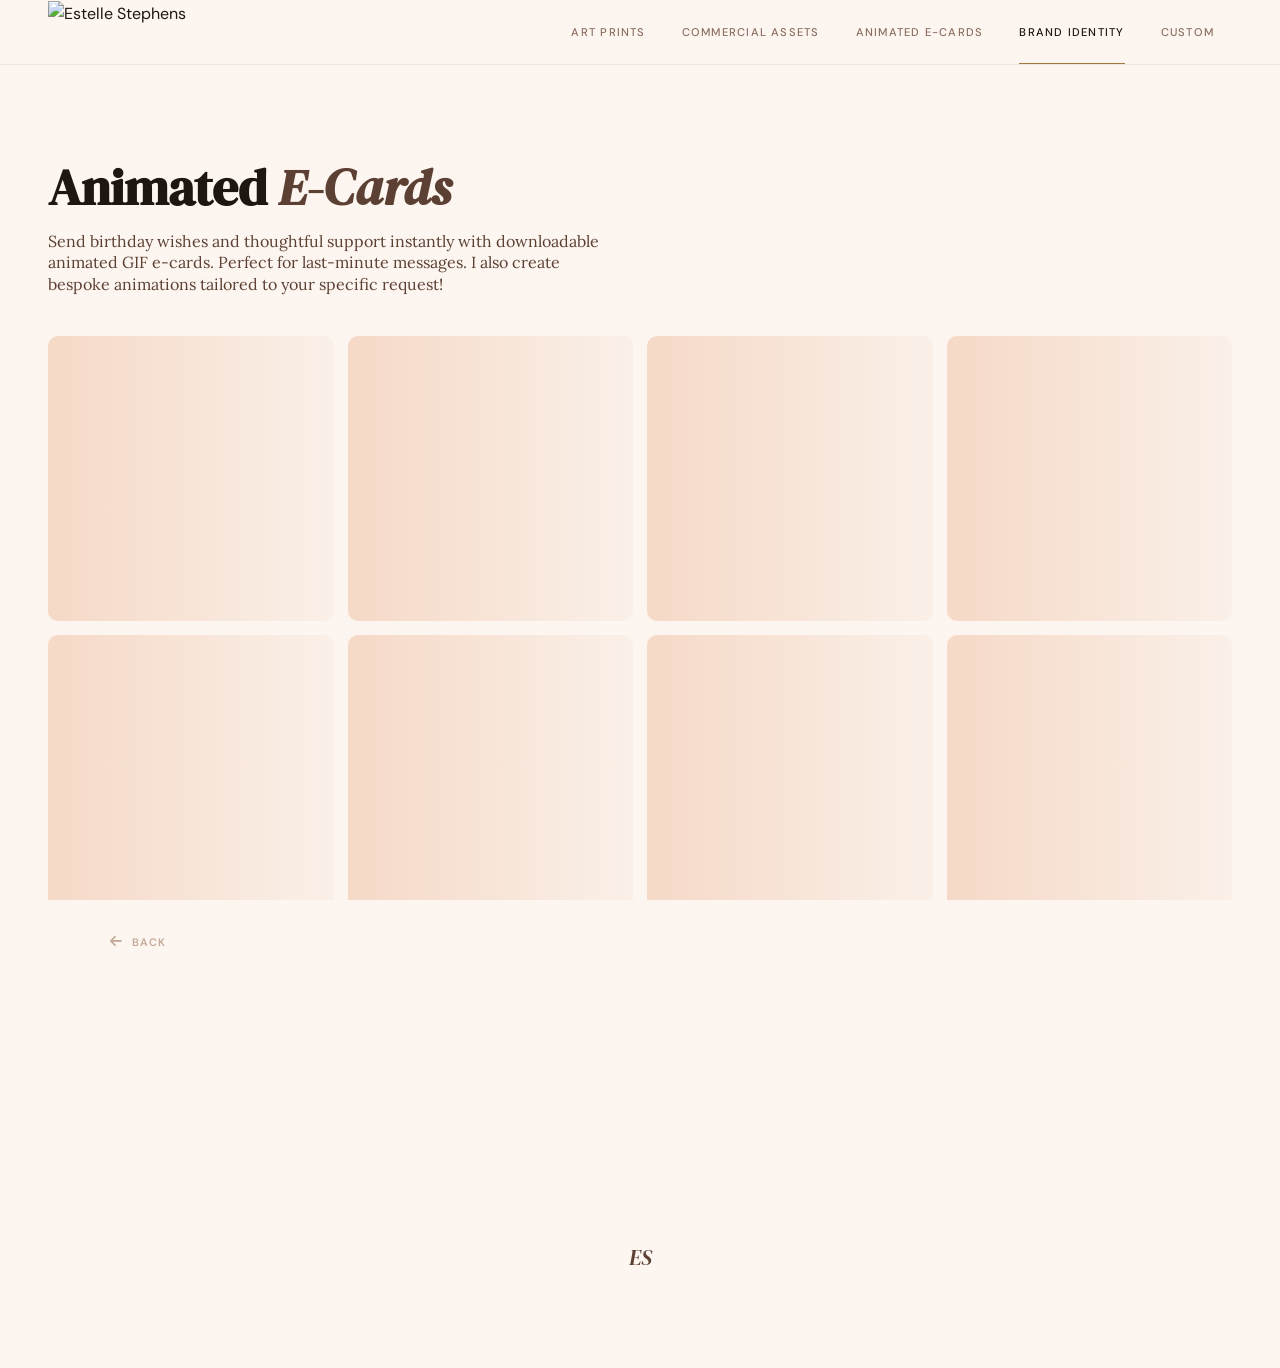
==== animatedecards.html @ 34e92838 "Update and rename ecards.html to animatedecards.html" ====
<!DOCTYPE html>
<html lang="en">
<head>
<meta charset="UTF-8">
<meta name="viewport" content="width=device-width, initial-scale=1.0">
<title>Instant Birthday & Support GIFs | Custom Animated E-Cards</title>
<meta name="description" content="Send love instantly with my hand-drawn animated GIF e-cards. Perfect for last-minute birthdays and support, these original pet animations are ready to download and text immediately.">

   <meta name="keywords" content="Instant E-Cards, Animated GIF Greetings, Digital Birthday Cards, Textable GIFs, Last Minute Greetings.">

  
  <link rel="icon" type="image/x-icon" href="/estelledesigns/favicon.ico">
<link rel="icon" type="image/png" sizes="32x32" href="/estelledesigns/favicon-32x32.png">
<link rel="icon" type="image/png" sizes="16x16" href="/estelledesigns/favicon-16x16.png">

<link rel="apple-touch-icon" href="/estelledesigns/apple-touch-icon.png">

<link rel="icon" type="image/png" sizes="192x192" href="/estelledesigns/android-chrome-192x192.png">
<link rel="icon" type="image/png" sizes="512x512" href="/estelledesigns/android-chrome-512x512.jpg">

<link rel="manifest" href="/estelledesigns/site.webmanifest">

  
<meta name="theme-color" content="#fdf7ef">
<link rel="preconnect" href="https://fonts.googleapis.com">
<link rel="preconnect" href="https://fonts.gstatic.com" crossorigin>
<link href="https://fonts.googleapis.com/css2?family=DM+Sans:opsz,wght@9..40,300;9..40,400;9..40,500;9..40,600&family=DM+Serif+Display:ital@0;1&family=Lora:ital,wght@0,400;0,500;1,400;1,500&display=swap" rel="stylesheet">
<link rel="stylesheet" href="https://cdnjs.cloudflare.com/ajax/libs/font-awesome/6.4.0/css/all.min.css">
<link rel="stylesheet" href="common.css">
</head>
<body>
<div id="loader" role="status" aria-label="Loading"><span class="loader-mark">ES</span></div>
<div class="nav-wrap">
  <nav class="nav-inner" aria-label="Main navigation">
    <a href="index.html" class="brand" aria-label="Estelle Stephens – Home">
      <img src="https://ik.imagekit.io/ngoo36zmk/IMG_7877.png" alt="Estelle Stephens" style="object-fit:contain;">
    </a>
    <ul class="nav-list" role="list">
           <li class="nav-item"><a href="art-prints.html">Art Prints</a></li>
      <li class="nav-item"><a href="pngfilesforhomecraftsorforcommercialuse.html">Commercial Assets</a></li>
      <li class="nav-item"><a href="animatedecards.html">Animated E-Cards</a></li>
      <li class="nav-item"><a href="visualbrandidentitydesigns.html" class="active">Brand Identity</a></li>
      <li class="nav-item"><a href="custominvitesandportraits.html">Custom</a></li>
    </ul>
    <button class="nav-burger" id="navBurger" aria-label="Toggle menu" aria-expanded="false">
      <span></span><span></span><span></span>
    </button>
  </nav>
  <nav class="nav-drawer" id="navDrawer" aria-label="Mobile navigation">
    <a href="art-prints.html">Art Prints</a>
    <a href="pngfilesforhomecraftsorforcommercialuse.html">Commercial Assets</a>
    <a href="animatedecards.html">Animated E-Cards</a>
    <a href="visualbrandidentitydesigns.html" class="active">Brand Identity</a>
    <a href="custominvitesandportraits.html">Custom</a>
  </nav>
</div>
<main>
  <section class="sec gallery-sec" aria-labelledby="ecards-heading">
    <div class="sec-inner">
      <div class="gallery-header reveal">
        <div>
       
          <h1 class="sec-title" id="ecards-heading">Animated <em>E-Cards</em></h1>
              <p class="sec-body">Send birthday wishes and thoughtful support instantly with downloadable animated GIF e-cards. Perfect for last-minute messages. I also create bespoke animations tailored to your specific request!</p>
        </div>
      </div>
      <div class="gallery-grid" id="ecardsGrid" role="list" aria-labelledby="ecards-heading">
        <div class="skel-item"></div><div class="skel-item"></div>
        <div class="skel-item"></div><div class="skel-item"></div>
        <div class="skel-item"></div><div class="skel-item"></div>
        <div class="skel-item"></div><div class="skel-item"></div>
      </div>
    </div>
  </section>
</main>
<footer class="site-footer">
  <div class="footer-top">
    <div class="footer-col">
      <p class="footer-brand">Estelle Stephens</p>
      <p class="footer-tagline">London-based illustrator & designer creating art for brands, homes, and special moments.</p>
    </div>
    <div class="footer-col">
      <h4>Find Me</h4>
      <nav class="footer-links">
           <a href="https://uk.pinterest.com/EstelleStephensDesigns/" target="_blank" rel="noopener"><i class="fa-brands fa-pinterest"></i> Pinterest</a>
        <a href="https://www.etsy.com/shop/estellestephens/" target="_blank" rel="noopener"><i class="fa-brands fa-etsy"></i> Etsy</a>
        <a href="https://instagram.com/estelle.designs" target="_blank" rel="noopener"><i class="fa-brands fa-instagram"></i> Instagram</a>
      </nav>
    </div>
    <div class="footer-col">
      <h4>Get in Touch</h4>
      <nav class="footer-links">
        <a href="mailto:estelledesigns@yahoo.com"><i class="fas fa-envelope"></i>estelledesigns@yahoo.com</a>
      </nav>
    </div>
  </div>
  <div class="footer-bottom">
    <span>© 2025 Estelle Stephens</span>
    <a href="/legal">Privacy &amp; Terms</a>
  </div>
</footer>
<div class="item-overlay-backdrop" id="itemOverlayBackdrop"></div>
<div class="item-overlay" id="itemOverlay" role="dialog" aria-modal="true" aria-label="Item detail">
  <div class="item-detail-sec">
    <div class="item-detail-inner">
      <button class="item-back" id="itemBack" aria-label="Back to gallery">
        <i class="fas fa-arrow-left"></i> Back
      </button>
      <div id="itemContent">
        <div class="item-loading"><span class="item-loading-mark">ES</span></div>
      </div>
    </div>
  </div>
</div>
<script src="https://cdnjs.cloudflare.com/ajax/libs/PapaParse/5.4.1/papaparse.min.js"></script>
<script async defer src="https://assets.pinterest.com/js/pinit.js"></script>
<script src="common.js"></script>
<script>
window._pageDefaultTitle = 'Animated E-Cards — Estelle Stephens';
const _itemParam = new URLSearchParams(window.location.search).get('item');
loadSection('ecards', 'ecardsGrid', null, () => {
  const sd = sectionData['ecards'];
  if (_itemParam) {
    const slug = _itemParam.replace('ecards/', '');
    if (sd.store[slug]) {
      buildGallery('ecards', sd.flatRows, 'ecardsGrid');
      openItem('ecards', slug);
      return;
    }
  }
  buildGallery('ecards', sd.flatRows, 'ecardsGrid');
});
</script>
</body>
</html>
---- common.css ----
:root {
  --blush:    #f6d9c7;
  --blush-dk: #f0c8b0;
  --cream:    #fdf6f0;
  --warm:     #faf0e8;
  --sand:     #e8d5c4;
  --stone:    #c4a898;
  --ink:      #1e1610;
  --ink-mid:  #5c4033;
  --ink-soft: #8a6e62;
  --red:      #c8363c;
  --gold:     #a07840;

  --ff-display: 'DM Serif Display', Georgia, serif;
  --ff-serif:   'Lora', Georgia, serif;
  --ff-sans:    'DM Sans', system-ui, sans-serif;

  --nav-h: 64px;
  --max:   1400px;
  --r-sm:  4px;
  --r-md:  10px;
  --r-lg:  20px;
  --r-pill: 100px;

  --ease-out: cubic-bezier(0.22, 0.61, 0.36, 1);
  --ease-spring: cubic-bezier(0.34, 1.56, 0.64, 1);

  --shadow-sm: 0 1px 8px rgba(42,31,26,.06);
  --shadow-md: 0 4px 24px rgba(42,31,26,.10);
  --shadow-lg: 0 16px 48px rgba(42,31,26,.14);
}

*, *::before, *::after { box-sizing: border-box; margin: 0; padding: 0; }
html { scroll-behavior: smooth; }
body {
  font-family: var(--ff-sans);
  background: var(--cream);
  color: var(--ink);
  overflow-x: hidden;
  line-height: 1.6;
  -webkit-font-smoothing: antialiased;
}
img, video { display: block; width: 100%; height: 100%; object-fit: contain; }
a { text-decoration: none; color: inherit; }
ul { list-style: none; }
button { font-family: inherit; cursor: pointer; border: none; background: none; }

/* ── LOADER ── */
#loader {
  position: fixed; inset: 0; z-index: 1000;
  background: var(--cream);
  display: flex; align-items: center; justify-content: center;
  transition: opacity .4s var(--ease-out), visibility .4s;
}
#loader.gone { opacity: 0; visibility: hidden; pointer-events: none; }
.loader-mark {
  font-family: var(--ff-display);
  font-size: 1.8rem; font-style: italic; color: var(--ink-mid);
  animation: pulse 1.4s ease-in-out infinite;
}
@keyframes pulse { 0%,100%{opacity:.25} 50%{opacity:1} }

/* ── NAV ── */
.nav-wrap {
  position: sticky; top: 0; z-index: 500;
  background: rgba(253,246,240,.97);
  backdrop-filter: blur(16px) saturate(180%);
  -webkit-backdrop-filter: blur(16px) saturate(180%);
  border-bottom: 1px solid rgba(200,168,152,.25);
}
.nav-inner {
  max-width: var(--max); margin: 0 auto;
  height: var(--nav-h);
  display: flex; align-items: center; justify-content: space-between;
  padding: 0 48px;
}
.brand { display: flex; align-items: center; }
.brand img { height: 62px; width: auto; display: block; }

.nav-list { display: flex; gap: 0; }
.nav-item a {
  display: block; padding: 0 18px;
  line-height: var(--nav-h);
  font-family: var(--ff-sans);
  font-size: .7rem; font-weight: 500;
  letter-spacing: .11em; text-transform: uppercase;
  color: var(--ink-soft);
  transition: color .2s;
  position: relative;
}
.nav-item a::after {
  content: '';
  position: absolute; bottom: 0; left: 18px; right: 18px;
  height: 1px; background: var(--gold);
  transform: scaleX(0); transform-origin: left;
  transition: transform .3s var(--ease-out);
}
.nav-item a:hover,
.nav-item a.active { color: var(--ink); }
.nav-item a:hover::after,
.nav-item a.active::after { transform: scaleX(1); }

.nav-burger {
  display: none; flex-direction: column; gap: 5px;
  padding: 8px; border-radius: var(--r-sm);
  /* bigger tap target on mobile */
  min-width: 44px; min-height: 44px;
  align-items: center; justify-content: center;
}
.nav-burger span {
  display: block; width: 22px; height: 1.5px;
  background: var(--ink); transition: .3s var(--ease-out);
}
.nav-burger.open span:nth-child(1) { transform: translateY(6.5px) rotate(45deg); }
.nav-burger.open span:nth-child(2) { opacity: 0; }
.nav-burger.open span:nth-child(3) { transform: translateY(-6.5px) rotate(-45deg); }

.nav-drawer {
  display: none;
  position: absolute; top: 100%; left: 0; right: 0;
  background: var(--cream);
  border-bottom: 1px solid var(--sand);
  padding: 6px 0 14px;
  box-shadow: var(--shadow-md);
}
.nav-drawer.open { display: block; }
.nav-drawer a {
  display: block; padding: 14px 28px;
  font-size: .72rem; font-weight: 500;
  letter-spacing: .1em; text-transform: uppercase;
  color: var(--ink-mid);
  transition: color .2s, background .2s;
  /* bigger tap target */
  min-height: 48px; display: flex; align-items: center;
}
.nav-drawer a:hover,
.nav-drawer a.active { color: var(--ink); background: var(--warm); }

/* ── SECTION SHARED ── */
.sec { padding: 96px 48px; }
.sec-inner { max-width: var(--max); margin: 0 auto; }
.sec-label {
  display: inline-flex; align-items: center; gap: 10px;
  font-size: .63rem; font-weight: 600; letter-spacing: .2em; text-transform: uppercase;
  color: var(--stone); margin-bottom: 18px;
}
.sec-label::before { content: ''; display: block; width: 18px; height: 1px; background: var(--stone); }
.sec-title {
  font-family: var(--ff-display);
  font-size: clamp(2rem, 4vw, 3.5rem);
  line-height: 1.05; color: var(--ink); margin-bottom: 16px;
}
.sec-title em { font-style: italic; color: var(--ink-mid); }
.sec-body {
    font-family: var(--ff-serif);
    font-size: 1rem;
    line-height: 1.35;
    color: var(--ink-mid);
    max-width: 560px;
}

/* ── GALLERY ── */
.gallery-sec { background: var(--cream); }
.gallery-header {
  display: flex; align-items: flex-end; justify-content: space-between;
  margin-bottom: 40px; gap: 24px; flex-wrap: wrap;
}
.gallery-tabs { display: flex; gap: 8px; flex-wrap: wrap; }
.gallery-tab {
  display: inline-flex; align-items: center; justify-content: center;
  padding: 9px 20px; border-radius: var(--r-pill);
  font-size: .68rem; font-weight: 600; letter-spacing: .1em; text-transform: uppercase;
  border: 1px solid var(--sand); color: var(--ink-soft);
  transition: background .2s, border-color .2s, color .2s;
  cursor: pointer;
  /* tap target */
  min-height: 44px;
}
.gallery-tab:hover { border-color: var(--stone); color: var(--ink-mid); }
.gallery-tab.active { background: var(--ink); border-color: var(--ink); color: var(--cream); }

.gallery-tabs-skeleton { display: flex; gap: 8px; }
.tab-skel {
  width: 110px; height: 36px; border-radius: var(--r-pill);
  background: var(--blush);
  background-image: linear-gradient(90deg, var(--blush) 0%, var(--warm) 50%, var(--blush) 100%);
  background-size: 200% 100%;
  animation: shimmer 1.6s infinite linear;
}

/* ── GALLERY GRID — fixed aspect ratios to prevent jump ── */
.gallery-grid {
  display: grid;
  grid-template-columns: repeat(4, 1fr);
  gap: 14px;
  /* prevent CLS by reserving grid height during skeleton */
  min-height: 0;
}
.gallery-item {
  position: relative; overflow: hidden;
  cursor: pointer;
  box-shadow: 0 0 9px var(--sand);
  border-radius: var(--r-md);
  /* fixed aspect ratio prevents layout jump when images load */
 
  will-change: transform;
}
.gallery-item img {
  width: 100%; height: 100%; object-fit: contain;
  transition: transform .6s var(--ease-out);
  /* fade in when loaded to avoid flicker */
  opacity: 0;
  transition: transform .6s var(--ease-out), opacity .3s ease;
}
.gallery-item img.loaded { opacity: 1; }
.gallery-item:hover img { transform: scale(1.04); }

.gallery-overlay {
  position: absolute; inset: 0;
  background: linear-gradient(to top, rgba(30,22,16,.7) 0%, transparent 60%);
  opacity: 0; transition: opacity .3s;
  display: flex; align-items: flex-end;
  padding: 16px;
  border-radius: var(--r-md);
}
.gallery-item:hover .gallery-overlay { opacity: 1; }
.gallery-overlay-links { display: flex; gap: 8px; }
.ov-link {
  display: inline-flex; align-items: center; gap: 6px;
  padding: 7px 14px; border-radius: var(--r-pill);
  background: rgba(253,246,240,.92);
  font-size: .63rem; font-weight: 600; letter-spacing: .06em; text-transform: uppercase;
  color: var(--ink); transition: background .2s;
}
.ov-link:hover { background: var(--cream); }
.ov-link.etsy i { color: #f1641e; }
.ov-link.pin i { color: #e60023; }

/* skeleton shimmer */
.skel-item {
  aspect-ratio: 1; border-radius: var(--r-md);
  background: var(--blush);
  background-image: linear-gradient(90deg, var(--blush) 0%, var(--warm) 50%, var(--blush) 100%);
  background-size: 200% 100%;
  animation: shimmer 1.6s infinite linear;
}
@keyframes shimmer { 0% { background-position: 200% 0; } 100% { background-position: -200% 0; } }

/* ── ITEM DETAIL OVERLAY ── */
/* Uses a slide-up panel instead of full page replace — no scroll position loss */
.item-overlay {
  position: fixed; inset: 0; z-index: 600;
  background: var(--cream);
  overflow-y: auto;
  -webkit-overflow-scrolling: touch;
  transform: translateY(100%);
  transition: transform .38s var(--ease-out);
  will-change: transform;
}
.item-overlay.open {
  transform: translateY(0);
}
/* Backdrop dimmer */
.item-overlay-backdrop {
  display: none;
  position: fixed; inset: 0; z-index: 599;
  background: rgba(30,22,16,.45);
  opacity: 0; transition: opacity .35s;
}
.item-overlay-backdrop.open { display: block; opacity: 1; }

.item-detail-sec { padding: 20px 48px 96px; min-height: 100vh; }
.item-detail-inner { max-width: 1060px; margin: 0 auto; }

.item-back {
  display: inline-flex; align-items: center; gap: 9px;
  font-size: .68rem; font-weight: 600; letter-spacing: .1em; text-transform: uppercase;
  color: var(--stone); margin-bottom: 24px;
  transition: color .2s; cursor: pointer;
  background: none; border: none;
  padding: 0;
  /* tap target */
  min-height: 44px;
}
.item-back:hover { color: var(--ink-mid); }
.item-back:hover i { transform: translateX(-3px); }
.item-back i { font-size: .85rem; transition: transform .2s var(--ease-out); }

.item-layout {
  display: grid;
  grid-template-columns: 1fr 380px;
  gap: 64px;
  align-items: start;
}
.item-image-wrap {
  position: sticky; top: calc(var(--nav-h) + 32px);
  border-radius: var(--r-lg);
  overflow: hidden; aspect-ratio: 1;
  display: flex; align-items: center; justify-content: center;
  max-height: calc(100vh - var(--nav-h) - 80px);
  background: var(--warm);
}
.item-image-wrap img {
  width: 100%; height: 100%; object-fit: contain; padding: 24px;
}
.item-info { padding-top: 4px; }
.item-collection-label {
  font-size: .63rem; font-weight: 600; letter-spacing: .18em; text-transform: uppercase;
  color: var(--stone); margin-bottom: 12px;
  display: flex; align-items: center; gap: 8px;
}
.item-collection-label::before { content: ''; display: block; width: 16px; height: 1px; background: var(--stone); }
.item-title {
  font-family: var(--ff-display);
  font-size: clamp(1.7rem, 2.6vw, 2.4rem);
  line-height: 1.05; color: var(--ink); margin-bottom: 16px;
}
.item-description {
  font-family: var(--ff-serif);
  font-size: .95rem; line-height: 1.75;
  color: var(--ink-soft); margin-bottom: 28px;
}
.item-divider { border: none; border-top: 1px solid var(--sand); margin-bottom: 28px; }
.item-actions { display: flex; flex-direction: column; gap: 10px; }

.item-btn-etsy {
  display: inline-flex; align-items: center; justify-content: center; gap: 10px;
  padding: 15px 28px; border-radius: var(--r-pill);
  font-size: .72rem; font-weight: 600; letter-spacing: .09em; text-transform: uppercase;
  border: 1px solid var(--sand); color: var(--ink-mid);
  transition: background .25s, color .25s, transform .2s var(--ease-spring);
  width: 100%;
  min-height: 52px;
}
.item-btn-etsy:hover { background: var(--ink-mid); color: var(--cream); transform: translateY(-2px); }
.item-btn-etsy i { color: #f1641e; font-size: .9rem; }

.item-btn-pin {
  display: inline-flex; align-items: center; justify-content: center; gap: 10px;
  padding: 14px 28px; border-radius: var(--r-pill);
  font-size: .72rem; font-weight: 600; letter-spacing: .09em; text-transform: uppercase;
  border: 1px solid var(--sand); color: var(--ink-mid);
  transition: border-color .25s, color .25s, transform .2s var(--ease-spring);
  width: 100%;
  min-height: 52px;
}
.item-btn-pin:hover { border-color: #e60023; color: #e60023; transform: translateY(-2px); }
.item-btn-pin i { color: #e60023; font-size: .9rem; }

.item-tags { display: flex; flex-wrap: wrap; gap: 7px; margin-bottom: 20px; }
.item-tag {
  display: inline-block;
  padding: 4px 12px; border-radius: var(--r-pill);
  font-size: .62rem; font-weight: 500; letter-spacing: .06em; text-transform: uppercase;
  background: var(--warm); color: var(--ink-soft);
  border: 1px solid var(--sand);
}
.item-loading {
  display: flex; align-items: center; justify-content: center; min-height: 60vh;
}
.item-loading-mark {
  font-family: var(--ff-display);
  font-size: 1.4rem; font-style: italic; color: var(--ink-mid);
  animation: pulse 1.4s ease-in-out infinite;
}

/* ── FOOTER ── */
.site-footer { background: var(--warm); border-top: 1px solid var(--sand); }
.footer-top {
  max-width: var(--max); margin: 0 auto;
  display: grid; grid-template-columns: 1.6fr 1fr 1fr;
  gap: 0;
}
.footer-col { padding: 52px 48px; border-right: 1px solid var(--sand); }
.footer-col:last-child { border-right: none; }
.footer-col h4 {
  font-size: .62rem; font-weight: 600; letter-spacing: .18em; text-transform: uppercase;
  color: var(--stone); margin-bottom: 20px;
}
.footer-links { display: flex; flex-direction: column; gap: 12px; }
.footer-links a {
  font-size: .8rem; color: var(--ink-soft); transition: color .2s;
  display: flex; align-items: center; gap: 10px;
  min-height: 44px;
}
.footer-links a:hover { color: var(--ink); }
.footer-links i { width: 13px; text-align: center; font-size: .75rem; }
.footer-brand { font-family: var(--ff-display); font-size: 1.15rem; font-style: italic; color: var(--ink-mid); margin-bottom: 12px; }
.footer-tagline { font-size: .8rem; color: var(--ink-soft); line-height: 1.65; }
.footer-bottom {
  max-width: var(--max); margin: 0 auto;
  display: flex; align-items: center; justify-content: space-between;
  padding: 18px 48px;
  border-top: 1px solid var(--sand);
  font-size: .68rem; color: var(--ink-soft); letter-spacing: .04em;
}
.footer-bottom a { color: var(--ink-soft); transition: color .2s; }
.footer-bottom a:hover { color: var(--ink-mid); }

/* ── BTN ── */
.btn-primary {
  display: inline-flex; align-items: center; gap: 8px;
  padding: 13px 28px; border-radius: var(--r-pill);
  font-size: .7rem; font-weight: 600; letter-spacing: .1em; text-transform: uppercase;
  background: var(--ink); color: var(--cream);
  transition: background .25s, transform .2s var(--ease-spring);
  min-height: 48px;
}
.btn-primary:hover { background: var(--ink-mid); transform: translateY(-2px); }
.btn-ghost {
  display: inline-flex; align-items: center; gap: 8px;
  padding: 12px 24px; border-radius: var(--r-pill);
  font-size: .7rem; font-weight: 600; letter-spacing: .1em; text-transform: uppercase;
  border: 1px solid var(--stone); color: var(--ink-mid);
  transition: border-color .25s, color .25s, transform .2s var(--ease-spring);
  min-height: 48px;
}
.btn-ghost:hover { border-color: var(--ink); color: var(--ink); transform: translateY(-2px); }

/* ── SCROLL REVEAL ── */
.reveal {
  opacity: 0; transform: translateY(20px);
  transition: opacity .65s var(--ease-out), transform .65s var(--ease-out);
}
.reveal.visible { opacity: 1; transform: none; }
.reveal-d1 { transition-delay: .08s; }
.reveal-d2 { transition-delay: .16s; }
.reveal-d3 { transition-delay: .24s; }
.reveal-d4 { transition-delay: .32s; }
.reveal-d5 { transition-delay: .40s; }

/* ── SEO hidden fields ── */
.item-description,
.item-tags { position: absolute; width: 1px; height: 1px; padding: 0; opacity: 0.01; pointer-events: none; }

/* ── RESPONSIVE ── */
@media (max-width: 1100px) {
  .item-layout { grid-template-columns: 1fr 340px; gap: 40px; }
}
@media (max-width: 960px) {
  .nav-inner { padding: 0 20px; }
  .nav-list { display: none; }
  .nav-burger { display: flex; }
  .sec { padding: 64px 24px; }
  .gallery-grid { grid-template-columns: repeat(3, 1fr); }
  .gallery-header { flex-direction: column; align-items: flex-start; gap: 16px; }
  .item-detail-sec { padding: 16px 20px 80px; }
  .item-layout { grid-template-columns: 1fr; gap: 24px; }
  .item-image-wrap {
    position: relative; top: 0;
    max-height: 65vw;
    aspect-ratio: 1;
  }
  .footer-top { grid-template-columns: 1fr 1fr; }
  .footer-col { padding: 36px 24px; }
  .footer-col:nth-child(3) { grid-column: 1/-1; border-right: none; border-top: 1px solid var(--sand); }
  .footer-bottom { flex-direction: column; gap: 8px; text-align: center; padding: 16px 24px; }
}
@media (max-width: 640px) {
  .sec { padding: 48px 16px; }
  .gallery-grid { grid-template-columns: repeat(2, 1fr); gap: 10px; }
  .item-detail-sec { padding: 12px 16px 80px; }
      .item-image-wrap {
        max-height: 80vw;
        margin-left: auto;
        margin-right: auto;
        background: #faf0e800;
    }
  .footer-top { grid-template-columns: 1fr; }
  .footer-col { border-right: none !important; padding: 24px 20px; }
  .footer-col:nth-child(n+2) { border-top: 1px solid var(--sand); }
  .footer-bottom { padding: 14px 20px; }
  /* Show overlay links on mobile tap */
  .gallery-overlay { opacity: 0 !important; background: linear-gradient(to top, rgba(30,22,16,.55) 0%, transparent 55%); }

.gallery-tab {
      min-height: 34px;
      padding: 0px 10px;
    border-radius: var(--r-pill);
    font-size: .64rem;
}
}
.best-seller-badge {
position: absolute;
    top: 10px;
    left: 10px;
    width: 80px !important;
    height: auto !important;
    z-index: 2;
    pointer-events: none;
    box-shadow: 0 0 9px var(--sand);
    border-radius: 50%;
}
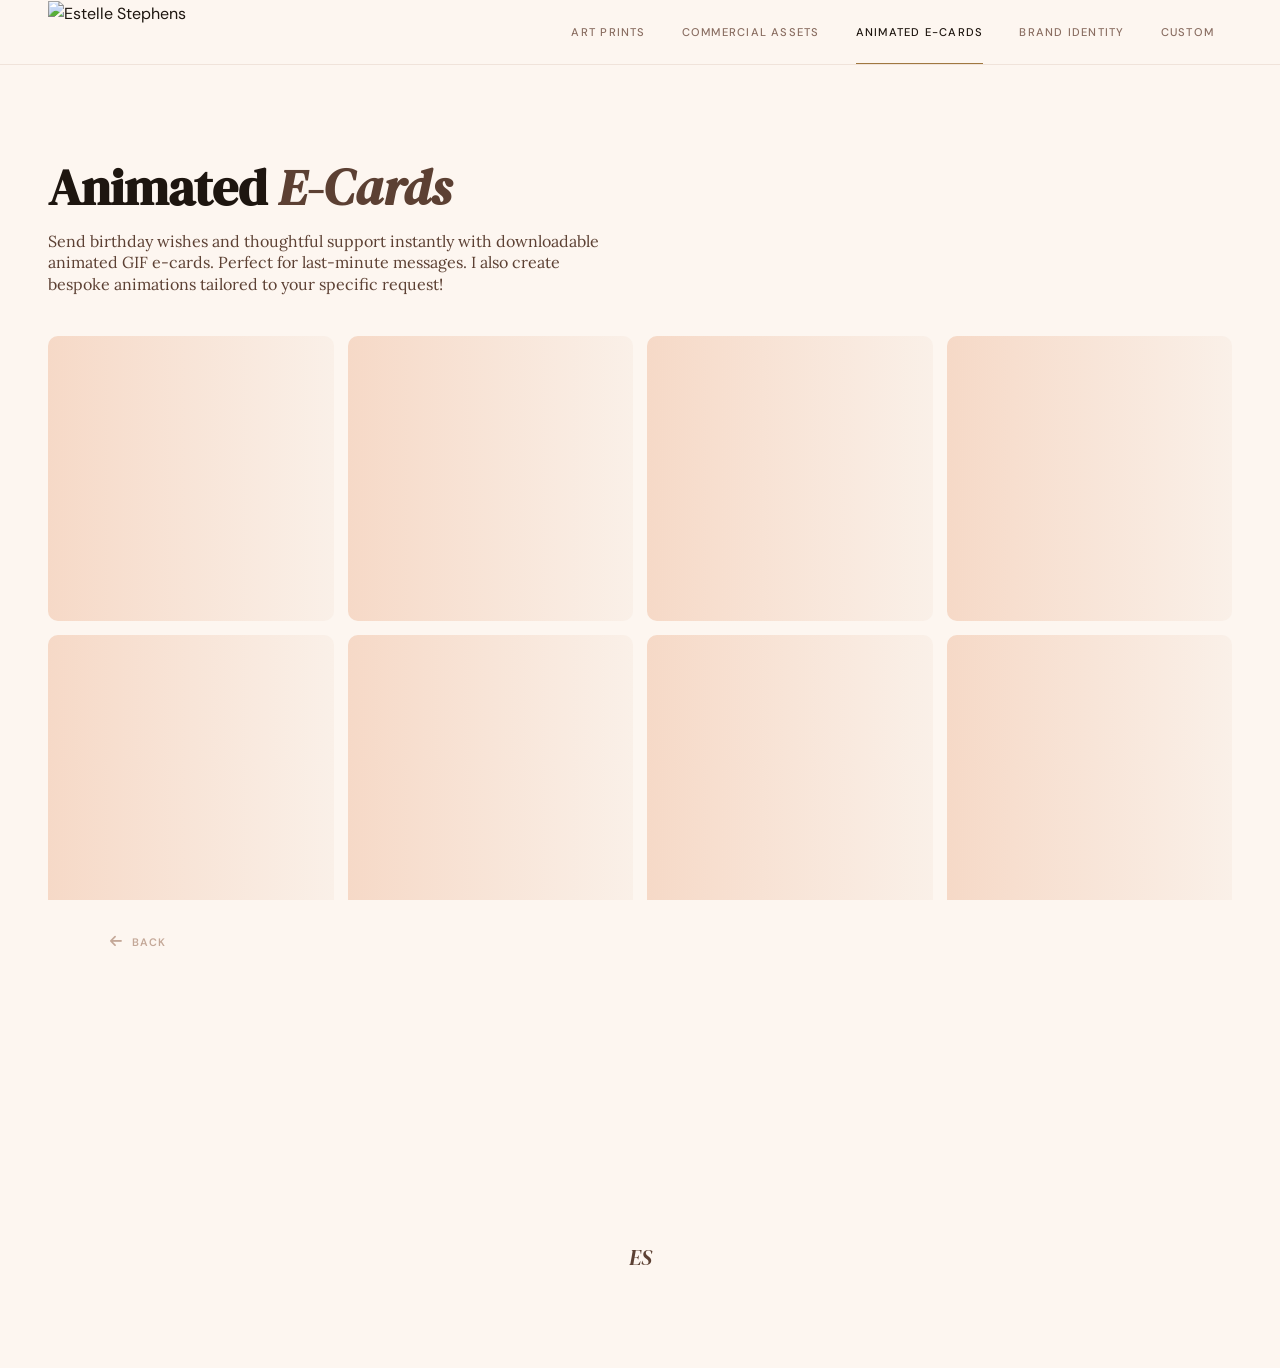
==== commit 13baed0c: "Update animatedecards.html" ====
--- a/animatedecards.html
+++ b/animatedecards.html
@@ -38,8 +38,8 @@
     <ul class="nav-list" role="list">
            <li class="nav-item"><a href="art-prints.html">Art Prints</a></li>
       <li class="nav-item"><a href="pngfilesforhomecraftsorforcommercialuse.html">Commercial Assets</a></li>
-      <li class="nav-item"><a href="animatedecards.html">Animated E-Cards</a></li>
-      <li class="nav-item"><a href="visualbrandidentitydesigns.html" class="active">Brand Identity</a></li>
+      <li class="nav-item"><a href="animatedecards.html" class="active">Animated E-Cards</a></li>
+      <li class="nav-item"><a href="visualbrandidentitydesigns.html" >Brand Identity</a></li>
       <li class="nav-item"><a href="custominvitesandportraits.html">Custom</a></li>
     </ul>
     <button class="nav-burger" id="navBurger" aria-label="Toggle menu" aria-expanded="false">
@@ -49,8 +49,8 @@
   <nav class="nav-drawer" id="navDrawer" aria-label="Mobile navigation">
     <a href="art-prints.html">Art Prints</a>
     <a href="pngfilesforhomecraftsorforcommercialuse.html">Commercial Assets</a>
-    <a href="animatedecards.html">Animated E-Cards</a>
-    <a href="visualbrandidentitydesigns.html" class="active">Brand Identity</a>
+    <a href="animatedecards.html" class="active">Animated E-Cards</a>
+    <a href="visualbrandidentitydesigns.html">Brand Identity</a>
     <a href="custominvitesandportraits.html">Custom</a>
   </nav>
 </div>
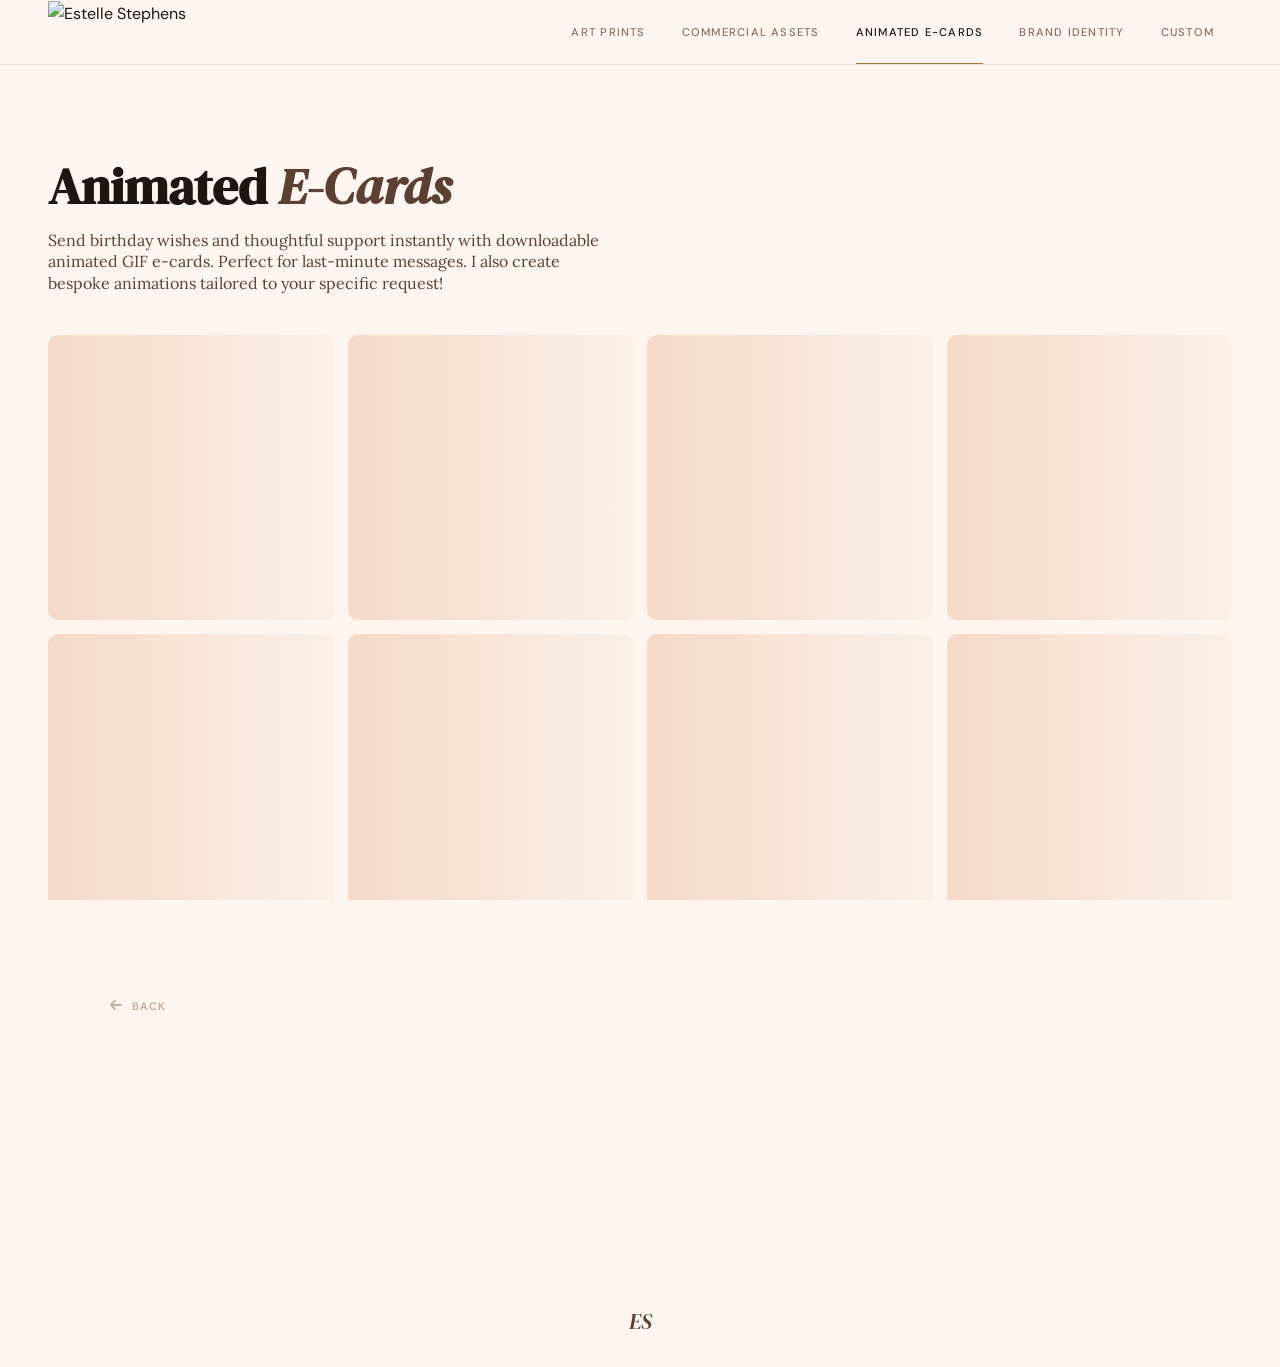
==== commit 4a5e33b4: "Update animatedecards.html" ====
--- a/animatedecards.html
+++ b/animatedecards.html
@@ -32,26 +32,26 @@
 <div id="loader" role="status" aria-label="Loading"><span class="loader-mark">ES</span></div>
 <div class="nav-wrap">
   <nav class="nav-inner" aria-label="Main navigation">
-    <a href="index.html" class="brand" aria-label="Estelle Stephens – Home">
+    <a href="/" class="brand" aria-label="Estelle Stephens – Home">
       <img src="https://ik.imagekit.io/ngoo36zmk/IMG_7877.png" alt="Estelle Stephens" style="object-fit:contain;">
     </a>
     <ul class="nav-list" role="list">
-           <li class="nav-item"><a href="art-prints.html">Art Prints</a></li>
-      <li class="nav-item"><a href="pngfilesforhomecraftsorforcommercialuse.html">Commercial Assets</a></li>
-      <li class="nav-item"><a href="animatedecards.html" class="active">Animated E-Cards</a></li>
-      <li class="nav-item"><a href="visualbrandidentitydesigns.html" >Brand Identity</a></li>
-      <li class="nav-item"><a href="custominvitesandportraits.html">Custom</a></li>
+           <li class="nav-item"><a href="art-prints">Art Prints</a></li>
+      <li class="nav-item"><a href="pngfilesforhomecraftsorforcommercialuse">Commercial Assets</a></li>
+      <li class="nav-item"><a href="animatedecards" class="active">Animated E-Cards</a></li>
+      <li class="nav-item"><a href="visualbrandidentitydesigns" >Brand Identity</a></li>
+      <li class="nav-item"><a href="custominvitesandportraits">Custom</a></li>
     </ul>
     <button class="nav-burger" id="navBurger" aria-label="Toggle menu" aria-expanded="false">
       <span></span><span></span><span></span>
     </button>
   </nav>
   <nav class="nav-drawer" id="navDrawer" aria-label="Mobile navigation">
-    <a href="art-prints.html">Art Prints</a>
-    <a href="pngfilesforhomecraftsorforcommercialuse.html">Commercial Assets</a>
-    <a href="animatedecards.html" class="active">Animated E-Cards</a>
-    <a href="visualbrandidentitydesigns.html">Brand Identity</a>
-    <a href="custominvitesandportraits.html">Custom</a>
+    <a href="art-prints">Art Prints</a>
+    <a href="pngfilesforhomecraftsorforcommercialuse">Commercial Assets</a>
+    <a href="animatedecards" class="active">Animated E-Cards</a>
+    <a href="visualbrandidentitydesigns">Brand Identity</a>
+    <a href="custominvitesandportraits">Custom</a>
   </nav>
 </div>
 <main>
--- a/common.css
+++ b/common.css
@@ -39,6 +39,7 @@
   overflow-x: hidden;
   line-height: 1.6;
   -webkit-font-smoothing: antialiased;
+  padding-top: var(--nav-h); /* ADD THIS LINE */
 }
 img, video { display: block; width: 100%; height: 100%; object-fit: contain; }
 a { text-decoration: none; color: inherit; }
@@ -60,9 +61,14 @@
 }
 @keyframes pulse { 0%,100%{opacity:.25} 50%{opacity:1} }
 
-/* ── NAV ── */
+
 .nav-wrap {
-  position: sticky; top: 0; z-index: 500;
+  position: fixed; /* Upgraded from sticky */
+  top: 0;
+  left: 0;         /* Added to lock left side */
+  right: 0;        /* Added to lock right side */
+  width: 100%;     /* Ensure it stretches full width */
+  z-index: 700;    
   background: rgba(253,246,240,.97);
   backdrop-filter: blur(16px) saturate(180%);
   -webkit-backdrop-filter: blur(16px) saturate(180%);
@@ -197,7 +203,7 @@
   min-height: 0;
 }
 .gallery-item {
-  position: relative; overflow: hidden;
+  position: relative; overflow: visible;
   cursor: pointer;
   box-shadow: 0 0 9px var(--sand);
   border-radius: var(--r-md);
@@ -269,7 +275,10 @@
 }
 .item-overlay-backdrop.open { display: block; opacity: 1; }
 
-.item-detail-sec { padding: 20px 48px 96px; min-height: 100vh; }
+.item-detail-sec { 
+  padding: calc(var(--nav-h) + 20px) 48px 96px; /* Account for sticky nav */
+  min-height: 100vh; 
+}
 .item-detail-inner { max-width: 1060px; margin: 0 auto; }
 
 .item-back {
@@ -444,7 +453,7 @@
   .sec { padding: 64px 24px; }
   .gallery-grid { grid-template-columns: repeat(3, 1fr); }
   .gallery-header { flex-direction: column; align-items: flex-start; gap: 16px; }
-  .item-detail-sec { padding: 16px 20px 80px; }
+ .item-detail-sec { padding: calc(var(--nav-h) + 16px) 20px 80px; }
   .item-layout { grid-template-columns: 1fr; gap: 24px; }
   .item-image-wrap {
     position: relative; top: 0;
@@ -459,7 +468,7 @@
 @media (max-width: 640px) {
   .sec { padding: 48px 16px; }
   .gallery-grid { grid-template-columns: repeat(2, 1fr); gap: 10px; }
-  .item-detail-sec { padding: 12px 16px 80px; }
+  .item-detail-sec { padding: calc(var(--nav-h) + 12px) 16px 80px; }
       .item-image-wrap {
         max-height: 80vw;
         margin-left: auto;
@@ -481,13 +490,31 @@
 }
 }
 .best-seller-badge {
-position: absolute;
-    top: 10px;
-    left: 10px;
-    width: 80px !important;
+    position: fixed;
+    top: -10px;
+    left: -10px;
+    width: 65px !important;
     height: auto !important;
     z-index: 2;
     pointer-events: none;
-    box-shadow: 0 0 9px var(--sand);
+   
+   
     border-radius: 50%;
 }
+@media (min-width: 959px) {
+  .best-seller-badge {
+   
+    width: 75px !important;
+  
+}
+ } 
+@media (max-width: 960px) {
+.item-back {
+  
+    margin-bottom: 0px;
+   
+    min-height: 34px;
+}
+  
+
+ }
